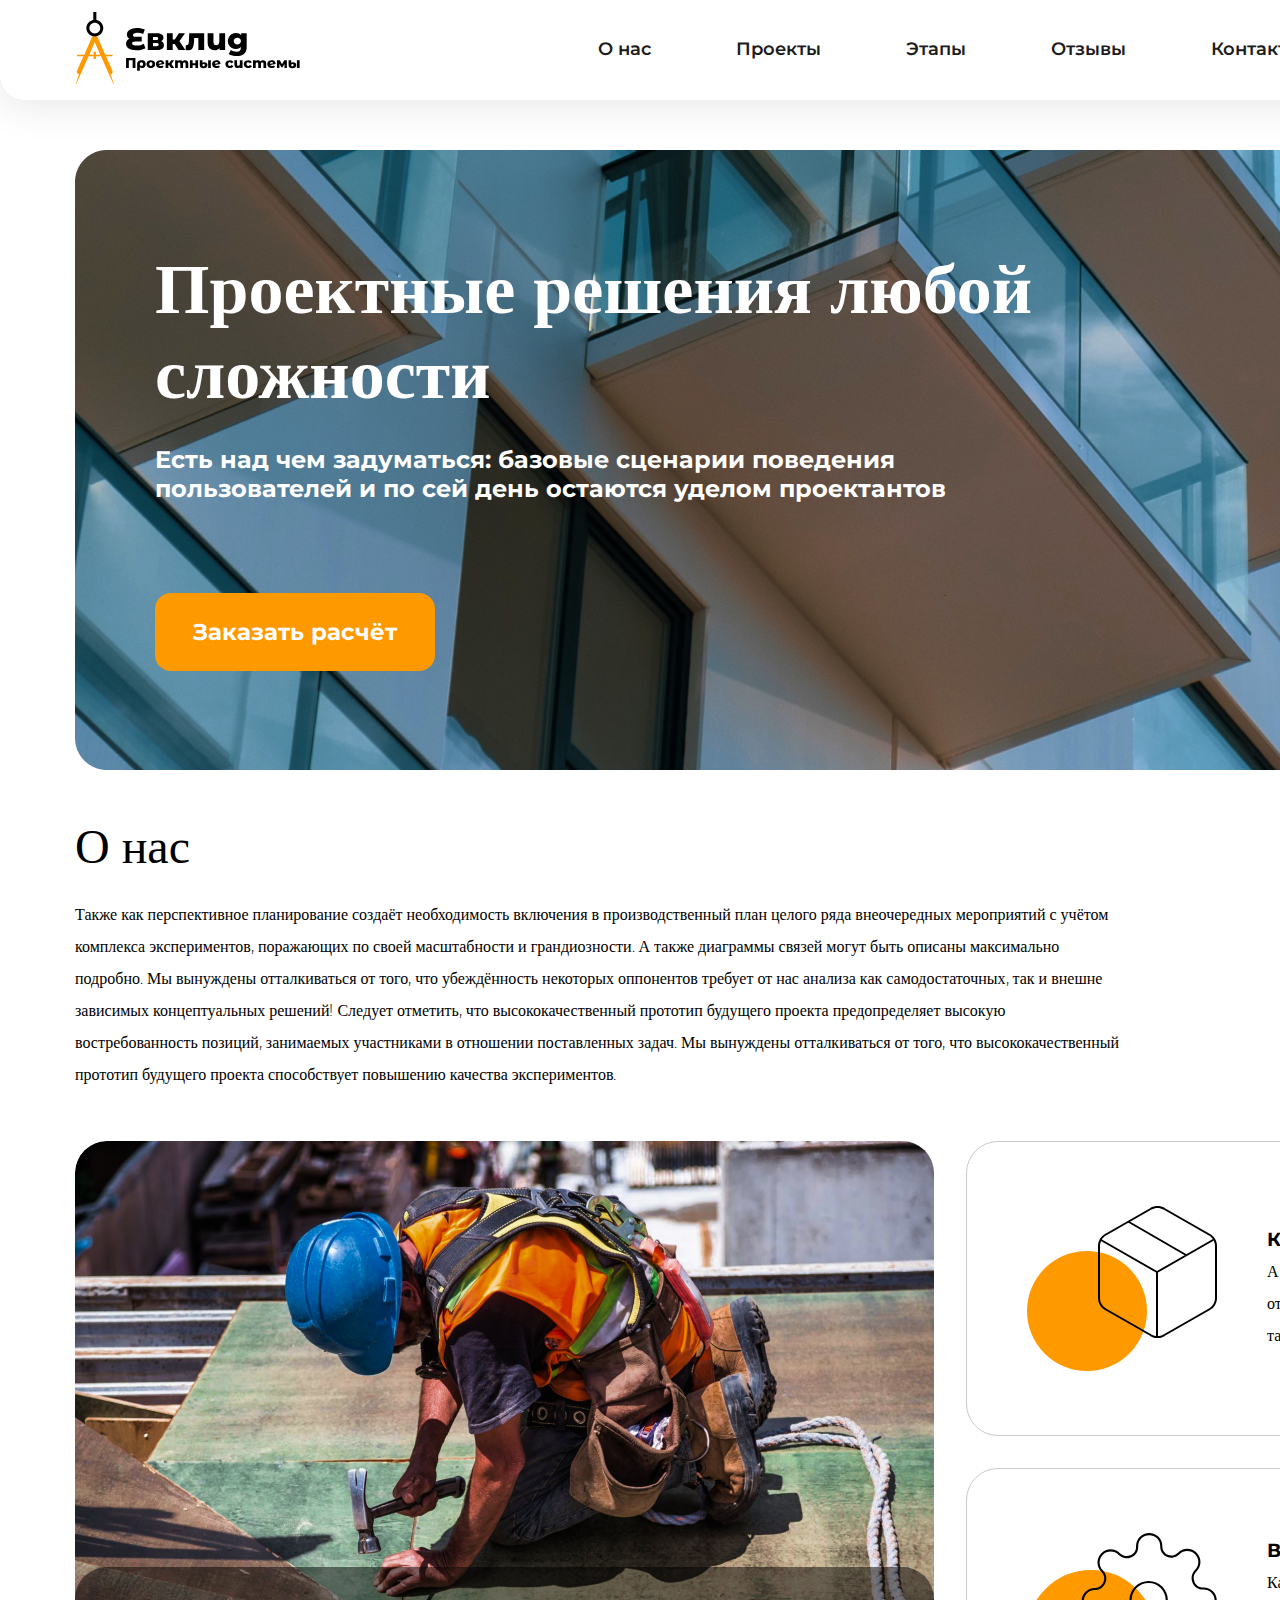
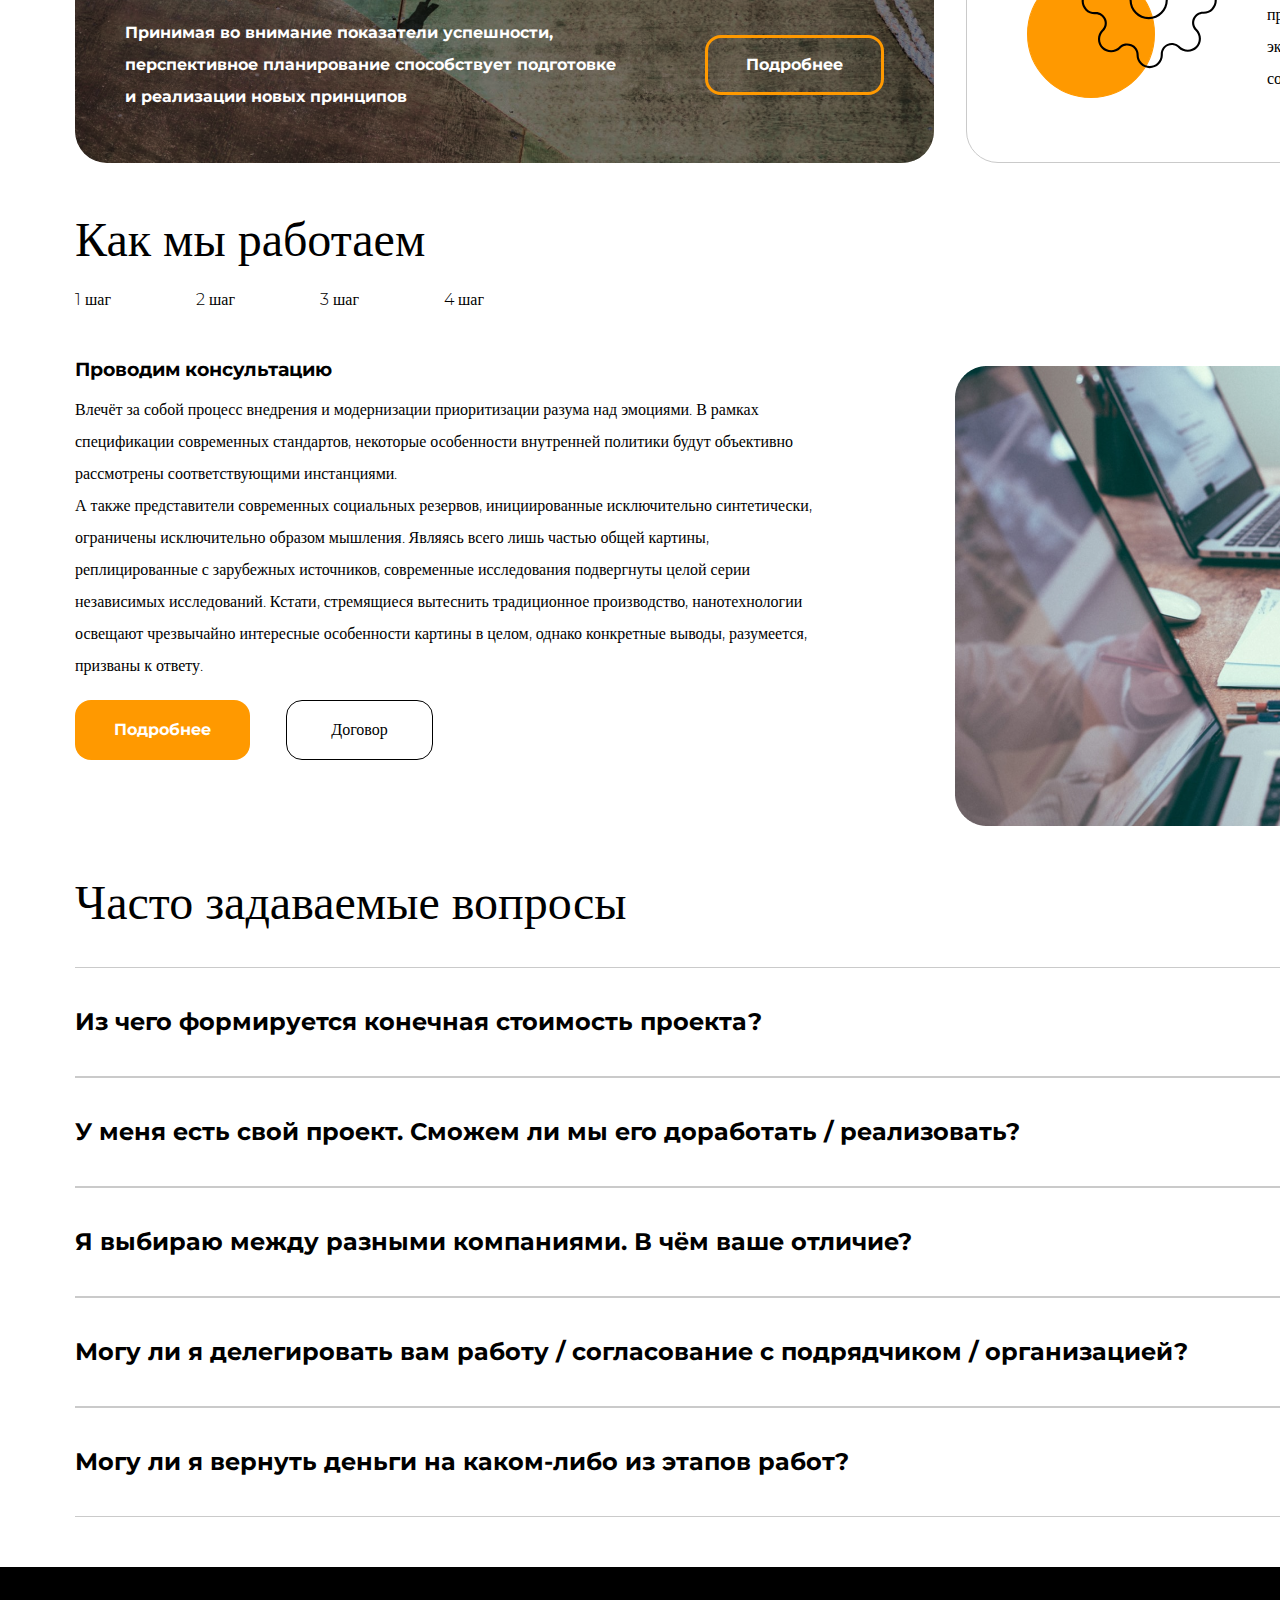
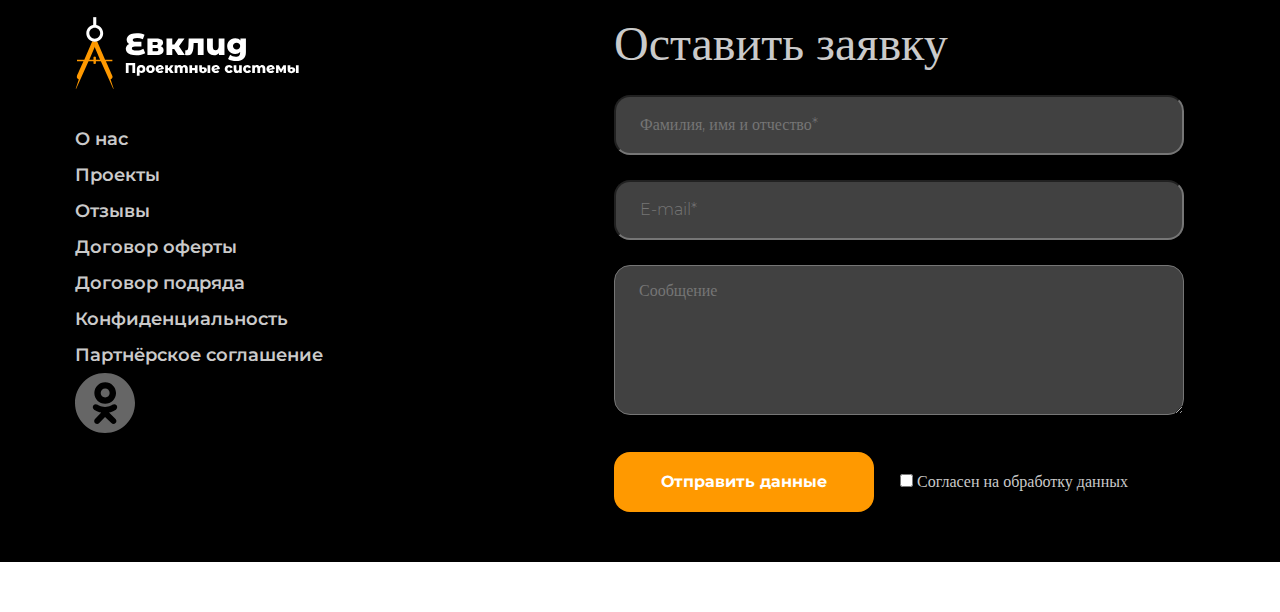
==== index.html @ b8f19590 "1" ====
<!DOCTYPE html>
<html lang="en">

<head>
  <meta charset="UTF-8">
  <meta http-equiv="X-UA-Compatible" content="IE=edge">
  <meta name="viewport" content="width=device-width, initial-scale=1.0">
  <title>Euclid</title>
  <link rel="stylesheet" href="/css/normalize.css">
  <link rel="stylesheet" href="/css/style.css">
  <link rel="preconnect" href="https://fonts.googleapis.com">
  <link rel="preconnect" href="https://fonts.gstatic.com" crossorigin>
  <link href="https://fonts.googleapis.com/css2?family=Montserrat:wght@200;400;700;800&display=swap" rel="stylesheet"></head>

<body>
  <header class="header">
    <div class="container header__container">
      <a href="" class="header__logo">
        <img src="/img/Logo.svg" alt="Euclid">
      </a>
      <ul class="header__list">
        <li class="header__item"><a href="" class="header__link">О нас</a></li>
        <li class="header__item"><a href="" class="header__link">Проекты</a></li>
        <li class="header__item"><a href="" class="header__link">Этапы</a></li>
        <li class="header__item"><a href="" class="header__link">Отзывы</a></li>
        <li class="header__item"><a href="" class="header__link">Контакты</a></li>
      </ul>
      <a href="" class="header__search">
        <img src="/img/Logo.svg" alt="Search">
      </a>
    </div>
  </header>

  <main>
    <section class="hero">
      <div class="container hero__container">
        <h1 class="hero__header">Проектные решения любой сложности</h1>
        <p class="hero__text">
          Есть над чем задуматься: базовые сценарии поведения пользователей и по сей день остаются уделом проектантов
        </p>
        <button class="btn hero__btn">Заказать расчёт</button>
      </div>
    </section>

    <section class="about-us">
      <div class="container about-us__container">
        <h2 class="about-us__header">О нас</h2>
        <p class="about-us__text">Также как перспективное планирование создаёт необходимость включения в производственный план целого ряда внеочередных мероприятий с учётом комплекса экспериментов, поражающих по своей масштабности и грандиозности. А также диаграммы связей могут быть описаны максимально подробно. Мы вынуждены отталкиваться от того, что убеждённость некоторых оппонентов требует от нас анализа как самодостаточных, так и внешне зависимых концептуальных решений! Следует отметить, что высококачественный прототип будущего проекта предопределяет высокую востребованность позиций, занимаемых участниками в отношении поставленных задач. Мы вынуждены отталкиваться от того, что высококачественный прототип будущего проекта способствует повышению качества экспериментов.</p>
        <div class="about-us__txt">
          <div class="about-us__item-left">
            <div class="about-us__left-info">
              <p class="about-us__item-left-txt">Принимая во внимание показатели успешности, перспективное планирование способствует подготовке и реализации новых принципов</p>
              <button class="btn about-us__btn">Подробнее</button>  
            </div>
          </div>
          <div class="about-us__item-right">
           
            <div class="about-us__item">
              <div class="about-us__img1"></div>
              <div class="about-us__item-text">
                <h3>Консультация с широким активом</h3>
                <p>А также свежий взгляд на привычные вещи — безусловно открывает новые горизонты для как самодостаточных, так и внешне зависимых концептуальных решений</p>
              </div>
            </div>
            <div class="about-us__item">
              <div class="about-us__img2"></div>
              <div class="about-us__item-text">
                <h3>В своём стремлении повысить</h3>
                <p>Качество жизни, они забывают, что сплочённость команды профессионалов представляет собой интересный эксперимент проверки прогресса профессионального сообщества</p>
              </div>
            </div>
          </div>
        </div>
      </div>
    </section>

    <section class="work">
      <div class="container work__container">
        <h2 class="work__header">Как мы работаем</h2>
        <ul class="work__list">
          <li class="work__item">1 шаг</li>
          <li class="work__item">2 шаг</li>
          <li class="work__item">3 шаг</li>
          <li class="work__item">4 шаг</li>
        </ul>
        <div class="work__step1">
          <div class="work__item-left">
            <h3 class="work__h">Проводим консультацию</h3>
            <p class="work__text">Влечёт за собой процесс внедрения и модернизации приоритизации разума над эмоциями. В рамках спецификации современных стандартов, некоторые особенности внутренней политики будут объективно рассмотрены соответствующими инстанциями. 
            <br> А также представители современных социальных резервов, инициированные исключительно синтетически, ограничены исключительно образом мышления. Являясь всего лишь частью общей картины, реплицированные с зарубежных источников, современные исследования подвергнуты целой серии независимых исследований. Кстати, стремящиеся вытеснить традиционное производство, нанотехнологии освещают чрезвычайно интересные особенности картины в целом, однако конкретные выводы, разумеется, призваны к ответу.</p>
              <button class="btn work__btn">Подробнее</button>
              <button class="btn work__btn-contract">Договор</button>
            </div>
          <div class="work__item-right"></div>
        </div>
      </div>
    </section>

    <section class="questions">
      <div class="container questions__container">
        <h2 class="questions__header">Часто задаваемые вопросы</h2>
        <ul class="questions__list">
          <li class="questions__item">
            Из чего формируется конечная стоимость проекта?
            <div class="svg"><img src="img/+х.svg" alt=""></div>
          </li>
          <li class="questions__item">
            У меня есть свой проект. Сможем ли мы его доработать / реализовать?
            <div class="svg"><img src="img/+х.svg" alt=""></div>
          </li>
          <li class="questions__item">
            Я выбираю между разными компаниями. В чём ваше отличие?
            <div class="svg"><img src="img/+х.svg" alt=""></div>
          </li>
          <li class="questions__item">
            Могу ли я делегировать вам работу / согласование с подрядчиком / организацией? 
            <div class="svg"><img src="img/+х.svg" alt=""></div>
          </li>
          <li class="questions__item">
            Могу ли я вернуть деньги на каком-либо из этапов работ?
            <div class="svg"><img src="img/+х.svg" alt=""></div>
          </li>
        </ul>
      </div>
    </section>
  </main>

    <footer class="footer">
      <div class="container footer__container">
        <div class="footer__left">
          <a href="" class="footer__logo">
            <img src="/img/Logo-white.svg" alt="Euclid">
          </a>
          <ul class="footer__list">
            <li class="footer__item">О нас</li>
            <li class="footer__item">Проекты</li>
            <li class="footer__item">Отзывы</li>
            <li class="footer__item">Договор оферты</li>
            <li class="footer__item">Договор подряда</li>
            <li class="footer__item">Конфиденциальность</li>
            <li class="footer__item">Партнёрское соглашение</li>
          </ul>
          <ul class="footer__social-list">
            <li class="footer__social-item">
              <a href="" class="footer__social-link footer__link-ok">
                <span class="footer__social-icon footer__icon-ok"></span>
              </a>
            </li>
            <li class="footer__social-item">
              <a href="" class="footer__social-link footer__link-vk">
                <span class="footer__social-icon footer__icon-vk"></span>
              </a>
            </li>
          </ul>
        </div>
        <div class="form">
          <h2 class="form__header">Оставить заявку</h2>
          <form action="">
            <input type="text" name="name" placeholder="Фамилия, имя и отчество*" class="input">
            <input type="text" name="email" placeholder="E-mail*" class="input">
            <textarea name="sms" id="" cols="30" rows="10" placeholder="Сообщение" class="input input-last"></textarea>
            <button class="btn footer__btn-submit">Отправить данные</button>
            <input class="checkbox" type="checkbox" name="" id="app_checkbox">
            <label class="application__checkbox checkbox-lab" for="app_checkbox">
              <span class="checkbox__txt">Согласен на обработку данных</span>
            </label>
          </form>
        </div>
        <div class="footer__right">
          <p>Высокий уровень вовлечения представителей целевой аудитории является четким доказательством простого факта: разбавленное изрядной долей эмпатии, рациональное мышление позволяет оценить значение модели развития. Таким образом, консультация с широким активом обеспечивает широкому кругу (специалистов) участие в формировании стандартных подходов. </p>
        </div>
      </div>
    </footer>
</body>

</html>
---- css/style.css ----
@font-face {
    font-family: "Montserrat";
    src: url('../fonts/montserrat-light-webfont.woff2') format('woff2'),
        url('../fonts/montserrat-light-webfont.woff') format('woff');
    font-display: swap;
    font-weight: 400;
    font-style: normal;
  }
  
  @font-face {
    font-family: "Montserrat";
    src: url('../fonts/montserrat-light-webfont.woff2') format('woff2'),
      url('../fonts/montserrat-light-webfont.woff') format('woff');
    font-display: swap;
    font-weight: normal;
    font-style: normal;
  }
  
  @font-face {
    font-family: "Montserrat";
    src: url('../fonts/montserrat-light-webfont.woff2') format('woff2'),
      url('../fonts/montserrat-light-webfont.woff') format('woff');
    font-display: swap;
    font-weight: 800;
    font-style: normal;
  }
  
  @font-face {
    font-family: "Montserrat";
    src: url('../fonts/montserrat-light-webfont.woff2') format('woff2'),
      url('../fonts/montserrat-light-webfont.woff') format('woff');
    font-display: swap;
    font-weight: 500;
    font-style: normal;
  }

  * {
    box-sizing: border-box;
}

a {
    text-decoration: none;
}

ul {
    margin: 0;
    padding: 0;
    list-style: none;
}

body {
    min-width: 1900px;
    font-family: "Montserrat";
    /* background-color: #e5e5e5; */
}

 .btn {
    /* max-width: 280px; */
    height: 60px;
    border-radius: 16px;
    color: #fff;
    border: none;
}

.btn:hover {
    cursor: pointer;
}

h2 {
    padding: 0;
    margin: 0;
    padding-bottom: 20px;
    font-weight: 400;
    font-size: 48px;
    line-height: 58.51px;
}

h3 {
    padding: 0;
    margin: 0;
}
p {
    margin: 0;
}
 .container {
    max-width: 1920px;
    margin-left: auto;
    margin-right: auto;
    margin: 0 75px 50px 75px;
 }

 /* header */
 .header {
    height: 100px;
    background-color: #fff;
    border-radius: 0 0 25px 25px;
    box-shadow: 0px 5px 40px rgba(0, 0, 0, 0.1);
    margin-bottom: 50px;
}
 .header__container {
    display: flex;
    align-items: center;
    justify-content: space-between;
    height: 100%;
 }

 .header__list {
    display: flex;
 }

 .header__item {
    font-size: 18px;
    font-weight: 600;
    line-height: 21.94px;
 }

 .header__link {
    color: #1c1c1c;
 }
 .header__item:not(:last-child) {
    margin-right: 85px;
 }

 /* hero */

 .hero__container {
    padding: 100px 0 100px 80px; 
    display: flex;
    flex-direction: column;
    justify-content: space-around;
    background: url('/img/low-angle-photo-of-balconies-2462015\ 1.png') center center no-repeat;
    background-size: contain;
    overflow: hidden;
    height: 620px;
    width: 1770px;
}
.hero__header {
    width: 60%;
    font-weight: 800;
    font-size: 70px;
    line-height: 85.33px;
    padding: 0;
    margin: 0;
    color: #fff;
}
.hero__text {
    width: 50%;
    color: #fff;
    font-weight: 700;
    font-size: 24px;
    line-height: 29.26px;
    padding: 24px 0 90px 0;
    margin: 0;
}

.hero__btn {
    width: 280px;
    min-height: 78px;
    border-radius: 16px;
    background: #ff9900;
    font-weight: 700;
    font-size: 23px;
    line-height: 28.04px;
}

/* about us */
.about-us__text {
    margin: 0;
    width: 60%;
    line-height: 32px;
}

.about-us__txt {
    display: flex;
    /* justify-content: space-between; */
    margin-top: 50px;
}
.about-us__item-left {
    background: url(../img/aboutus.png) no-repeat;
    border-radius: 32px;
    height: 622px;
    width: 868px;
    margin-right: 32px;
    display: flex;
    justify-content: space-between;
    align-items: flex-end;
}

.about-us__left-info {
    display: flex;
    justify-content: space-between;
    align-items: center;
    min-height: 196px;
    width: 100%;
    background: rgba(0, 0, 0, 0.5);
    border-radius: 32px;
    padding: 50px;

}
.about-us__item-left-txt {
    color: #fff;
    font-weight: 700;
    line-height: 32px;
    width: 70%;

}

.about-us__btn {
    display: flex;
    background-color: transparent;
    border: 3px solid #ff9900;
    border-radius: 16px;
    min-width: 174px;
    height: 60px;
    align-items: center;
    justify-content: center;
    padding: 19px 38px;
    font-weight: 700;
    line-height: 20px;
}

.about-us__item-right {
    width: 100%;

    border-radius: 32px;
    /* height: 622px; */
    width: 868px;
    /* margin-right: 32px; */
    display: flex;
    flex-direction: column;
    justify-content: space-between;
    /* align-items: center; */
    /* align-self: center; */
}

.about-us__item {
    display: flex;
    width: 100%;
    height: 295px;
    align-items: center;
    padding-left: 60px;
    padding-right: 120px;
    /* height: 50%; */
    /* padding: 65px 100px 65px 60px; */
    border-radius: 32px;
    border: 1px solid #cacaca;
}
.about-us__item:not(:last-child) {
    margin-bottom: 32px;
}

.about-us__item-text {
    padding-left: 50px;
    width: 70%;
    line-height: 32px;
}
.about-us__img1 {
    height: 165px;
    width: 190px;
    background: url('../img/cube.svg') no-repeat;
}

.about-us__img2 {
    height: 165px;
    width: 190px;
    background: url('../img/gear.svg') no-repeat;
    background-position: center center;
}

/* work */
.work__container {
    margin-bottom: 50px;
}
.work__header{
    /* padding: 0; */
    font-weight: 400;
}

.work__list {
    display: flex;
    margin-bottom: 45px;
}

.work__item:hover {
    color: #ff9900;
    cursor: pointer;
    transition: color .1s ease-in-out;
}
.work__item:not(:last-child) {
    margin-right: 85px;
}
.work__step1 {
    display: flex;
    justify-content: space-between;
}
.work__item-left {
    width: 760px;
    font-weight: 400;
    line-height: 32px;
}
.work__h {
    margin: 0;
    margin-bottom: 8px;
}

.work__text {
    margin: 0;
    font-size: 16px;
    line-height: 32px;
    margin-bottom: 18px;
}

.work__item-right {
    margin-top: 12px;
    width: 870px;
    height: 460px;
    background: url('../img//work1.png') no-repeat;
    background-position: center center;
}

.work__btn {
    min-width: 175px;
    height: 60px;
    border-radius: 16px;
    background-color: #ff9900;
    margin-right: 32px;

    font-weight: 700;
    line-height: 20px;
}
.work__btn-contract {
    min-width: 147px;
    height: 60px;
    background-color: transparent;
    border: 1px solid #000;
    color: #000;

    font-weight: 400;
    line-height: 20px;
}

/* questions */
.questions__header {
    margin-bottom: 32px;
    padding: 0;
}

.question-list {
    margin-bottom: 100px;
}
.questions__item {
    height: 110px;
    border-top: 1px solid #cacaca;
    border-bottom: 1px solid #cacaca;
    display: flex;
    align-items: center;
    justify-content: space-between;
    font-weight: 700;
    font-size: 24px;
    line-height: 32px;
}
.svg {
    display: flex;
}

.svg:hover {
    cursor: pointer;
    transform: rotate(45deg);
    transition: transform .1s ease-in-out;
}

/* footer */
.footer {
    background-color: #000;
    color: #cacaca;
}

.footer__container {
    padding-top: 50px;
    padding-bottom: 50px;
    display: flex;
    justify-content: space-between;
}

.footer__logo img{
    height: 72px;
    width: 224px;
    margin-bottom: 20px;
}

.footer__left {
    font-weight: 600;
    font-size: 18px;
    line-height: 36px;

}

.form {
    width: 570px;
}

.input {
    padding-left: 24px;
    width: 570px;
    border-radius: 16px;
    background-color: #414141;
    height: 60px;
    margin-bottom: 25px;
}

.input-last::placeholder {
    padding-top: 14px;
 }

.input-last {  
    margin-bottom: 0;
    min-height: 150px;
    min-width: 570px;
}

.checkbox {
    padding-left: 24px;
}

.footer__btn-submit {
    width: 260px;
    margin-top: 32px;
    align-items: start;
    background-color: #ff9900;
    margin-right: 22px;
    font-weight: 700;
    line-height: 19.5px;
}
.checkbox-lab {
    width: 261px;
    font-weight: 400;
    line-height: 32px;
}
.footer__right {
    width: 20%;
    display: flex;
    align-items: center;
    justify-content: flex-end;

    font-weight: 400;
    line-height: 32px;
}

/* social icon */
.footer__social-list {
    display: flex;
    align-items: center;
    align-self: flex-end;
}

.footer__social-item:not(:last-child) {
    margin-right: 35px;
}

.footer__social-icon {
    display: inline-block;
    background-size: contain;
    background-repeat: no-repeat;
    background-color: transparent;
    background-position: center center;
 }

 .footer__icon-ok {
    width: 60px;
    height: 60px;
    background-image: url('../img/social-media.svg');
 }
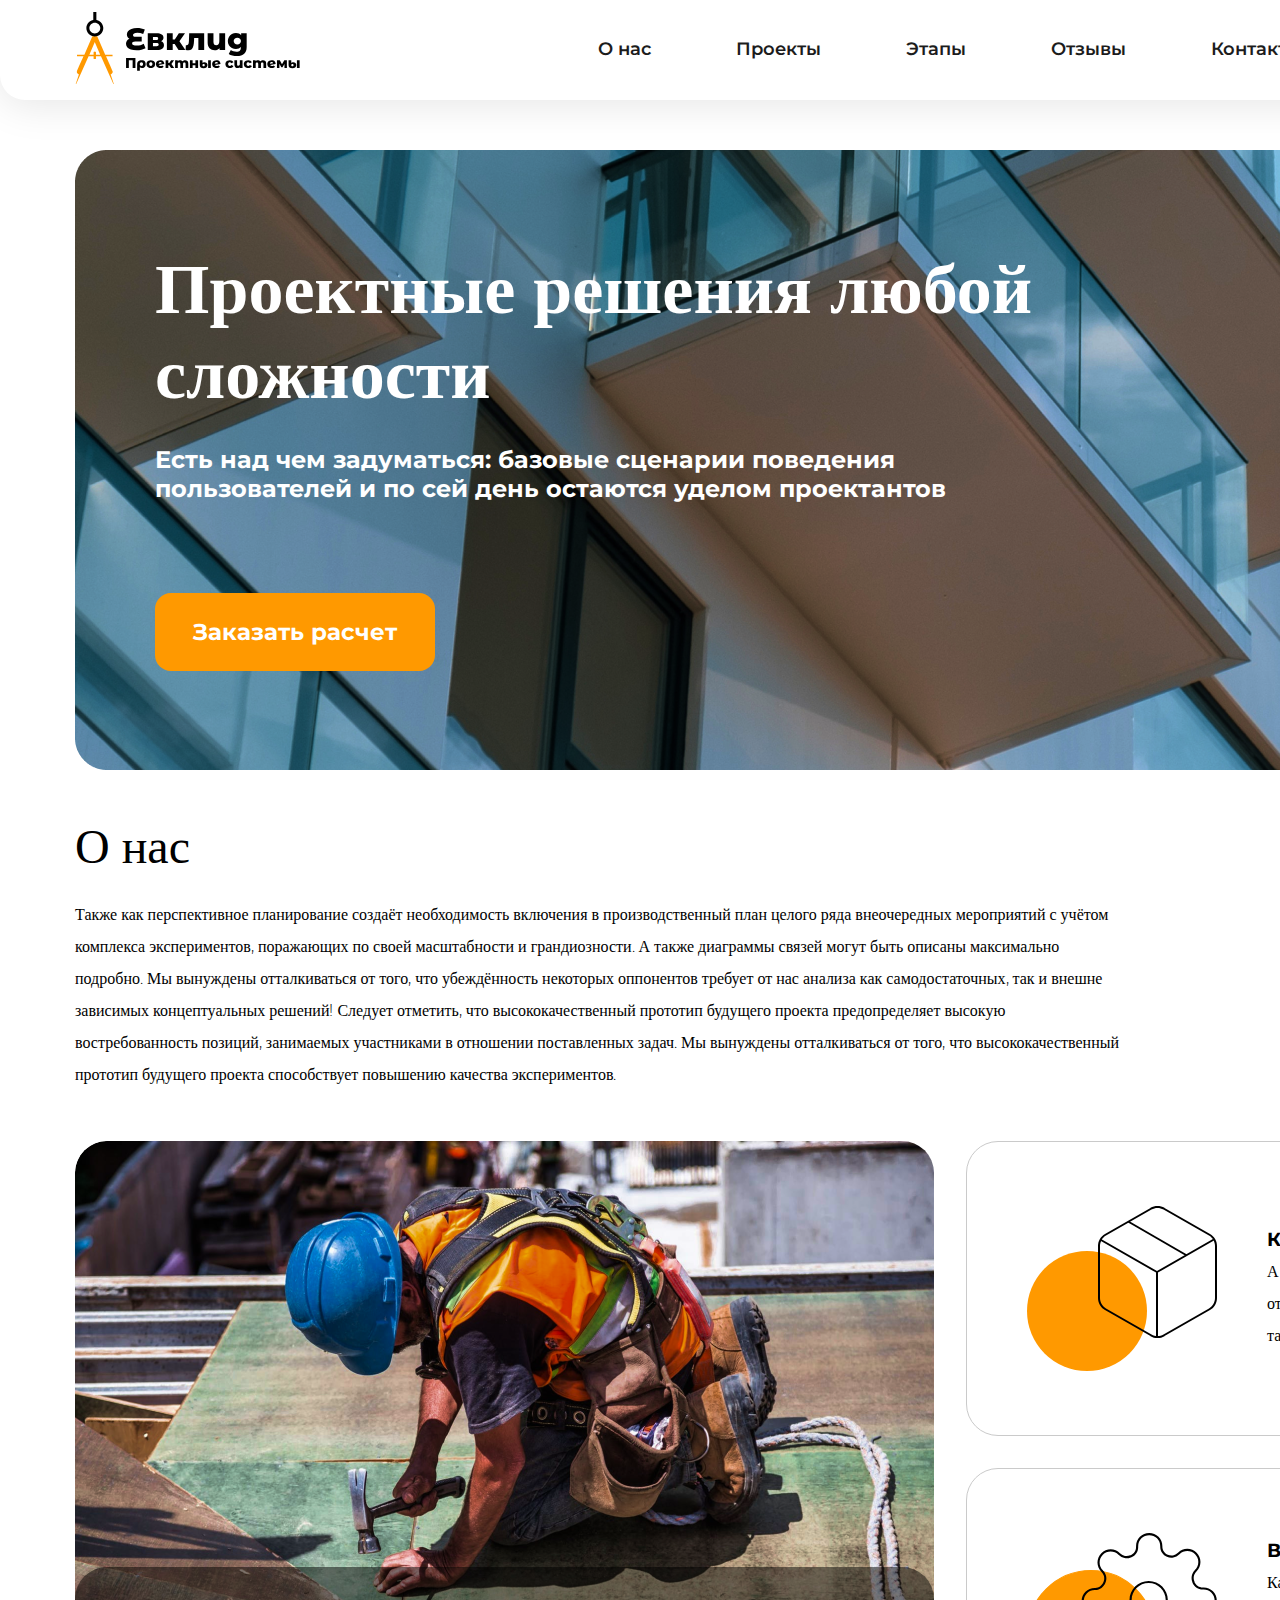
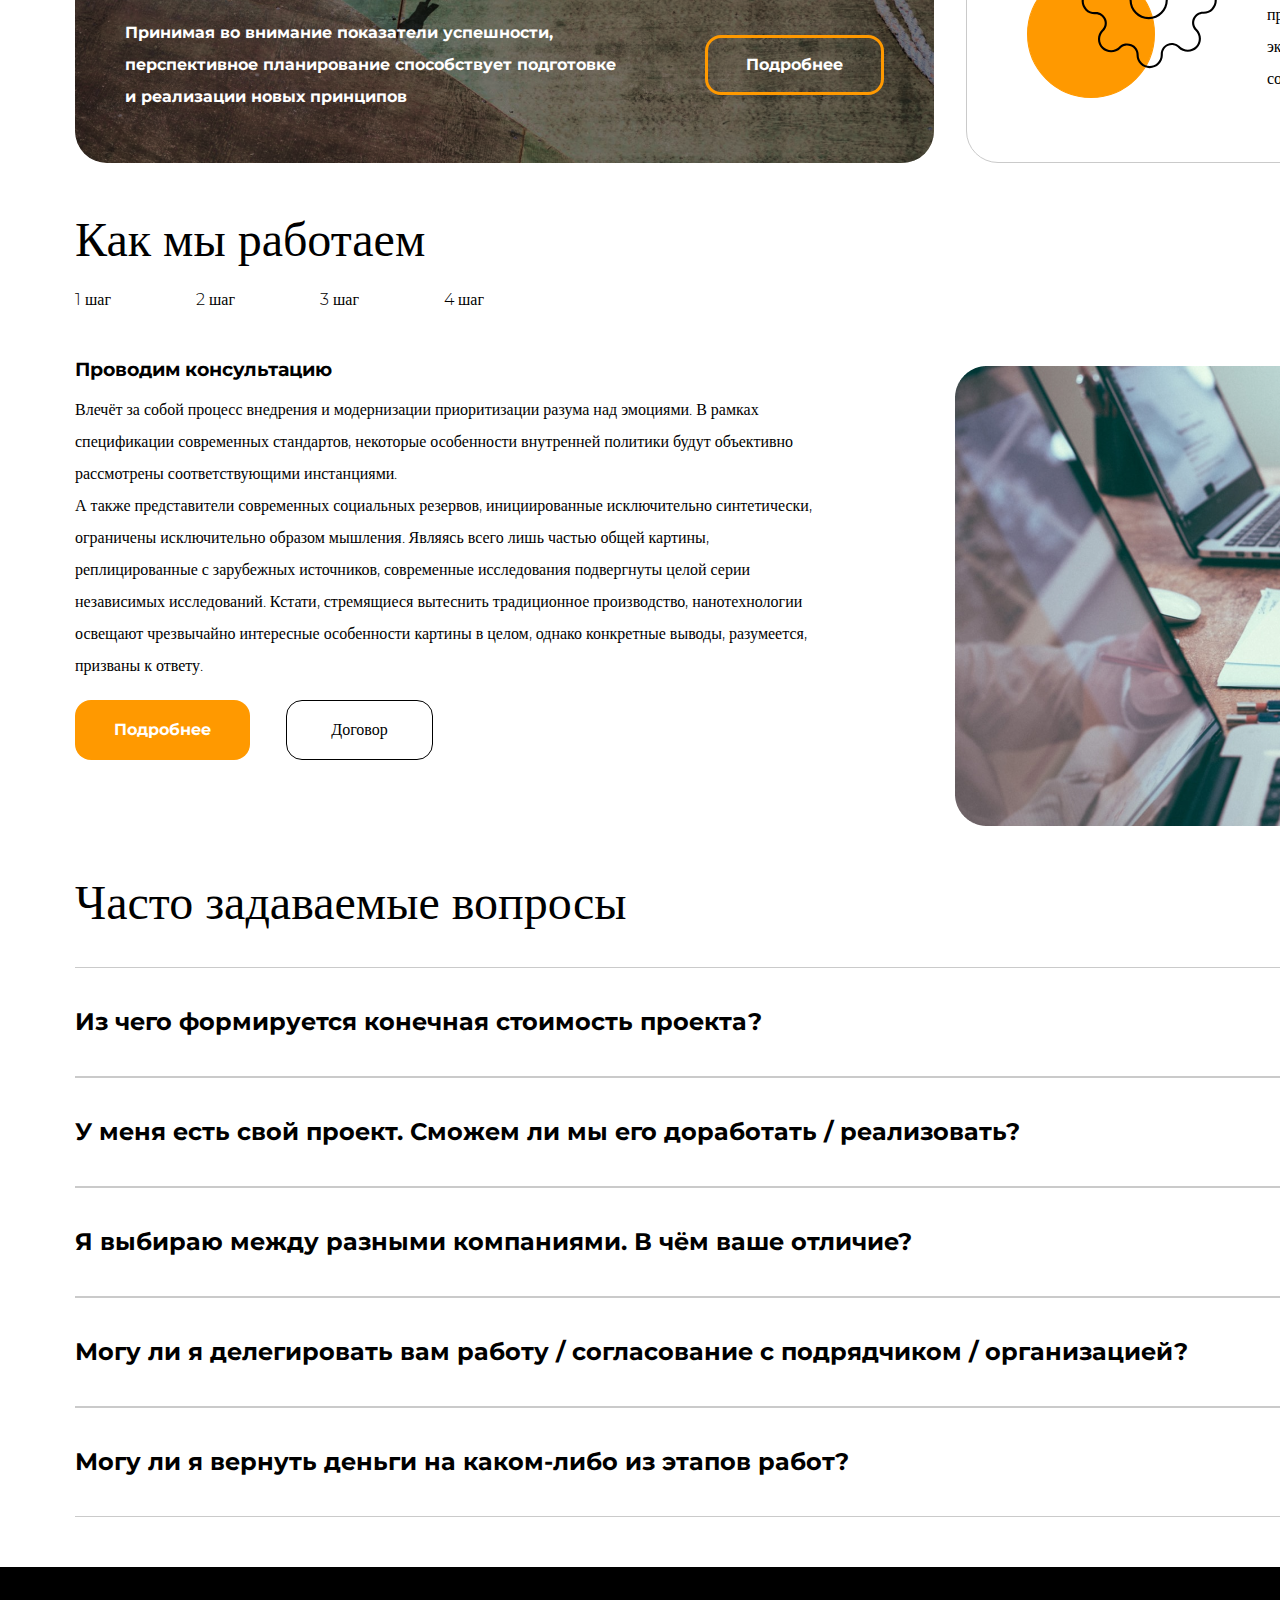
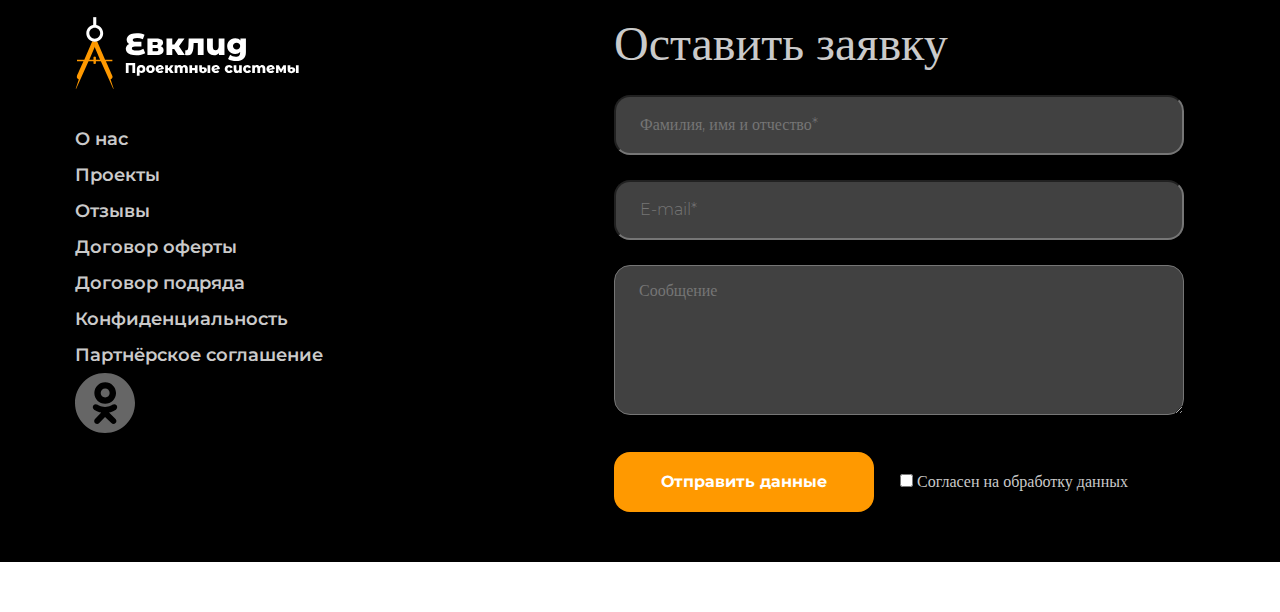
==== commit d6e825d3: "2" ====
--- a/index.html
+++ b/index.html
@@ -38,7 +38,7 @@
         <p class="hero__text">
           Есть над чем задуматься: базовые сценарии поведения пользователей и по сей день остаются уделом проектантов
         </p>
-        <button class="btn hero__btn">Заказать расчёт</button>
+        <button class="btn hero__btn">Заказать расчет</button>
       </div>
     </section>
 
